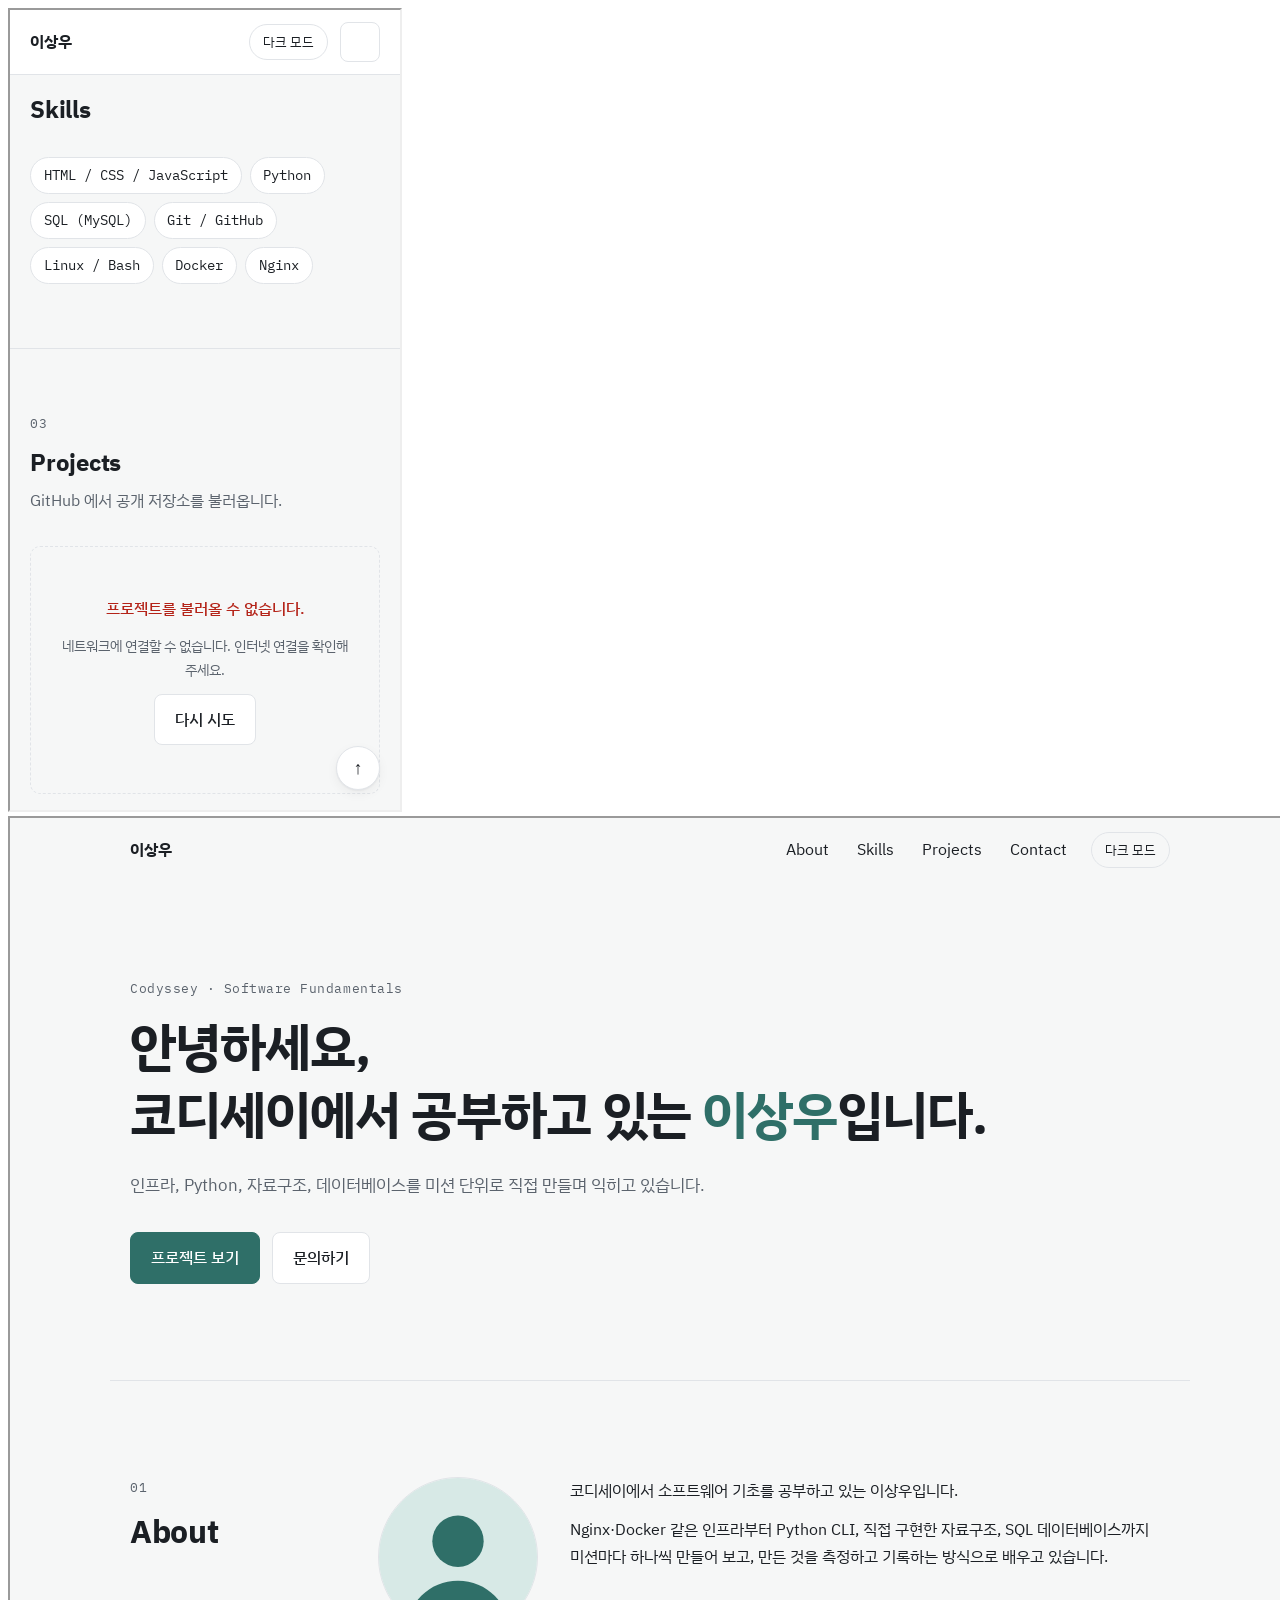
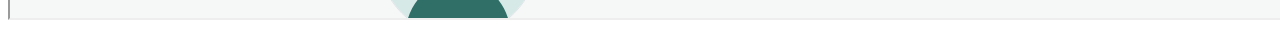
==== tests/interactions.html @ ab9f7d8d "Test: 브라우저 점검 페이지 3종 — 인터랙션 28·Projects 19·폼 24 항목 - ./run.sh run 후 /tests/*.html 을 열면 index.html 을 " ====
<!DOCTYPE html>
<html><head><meta charset="utf-8"><title>RUNNING</title></head>
<body>
<iframe id="mobile" src="../index.html" width="390" height="800"></iframe>
<iframe id="desktop" src="../index.html" width="1280" height="800"></iframe>
<pre id="out"></pre>
<script>
const log = [];
const check = (name, cond, extra = '') => log.push(`${cond ? 'PASS' : 'FAIL'}  ${name}${extra ? '  (' + extra + ')' : ''}`);
const wait = (ms) => new Promise((r) => setTimeout(r, ms));
const loaded = (frame) => new Promise((r) => frame.addEventListener('load', r, { once: true }));
// 처음 로드: iframe 은 잠깐 about:blank 문서를 가지므로, 실제 페이지가 뜰 때까지 기다린다
const ready = async (f) => {
  for (let i = 0; i < 80; i++) {
    const doc = f.contentDocument;
    if (doc && doc.location.pathname.endsWith('/index.html') && doc.readyState === 'complete' && doc.querySelector('.nav__toggle')) return;
    await wait(100);
  }
  throw new Error('iframe 로드 대기 초과: ' + f.id);
};

async function run() {
  const m = document.getElementById('mobile');
  const dsk = document.getElementById('desktop');
  await Promise.all([ready(m), ready(dsk)]);
  await wait(300);
  let w = m.contentWindow, d = m.contentDocument;
  const $ = (sel) => d.querySelector(sel);

  const pendingAtTop = d.querySelectorAll('.reveal.reveal--pending').length;
  check('처음엔 화면 밖 요소가 대기 상태', pendingAtTop > 0, `대기 ${pendingAtTop}개`);

  // --- 반응형: 햄버거 표시 여부
  check('모바일(390): 햄버거 보임', w.getComputedStyle($('.nav__toggle')).display !== 'none');
  check('모바일(390): 메뉴 처음엔 숨김', w.getComputedStyle($('.nav__menu')).display === 'none');
  const dd = dsk.contentDocument, dw = dsk.contentWindow;
  check('데스크톱(1280): 햄버거 숨김', dw.getComputedStyle(dd.querySelector('.nav__toggle')).display === 'none');
  check('데스크톱(1280): 메뉴 가로로 보임', dw.getComputedStyle(dd.querySelector('.nav__menu')).flexDirection === 'row');

  // --- 햄버거 토글
  $('.nav__toggle').click();
  check('햄버거 클릭 → 메뉴 .active', $('.nav__menu').classList.contains('active'));
  check('햄버거 클릭 → aria-expanded=true', $('.nav__toggle').getAttribute('aria-expanded') === 'true');
  $('.nav__toggle').click();
  check('다시 클릭 → 메뉴 닫힘', !$('.nav__menu').classList.contains('active'));
  $('.nav__toggle').click();
  d.dispatchEvent(new KeyboardEvent('keydown', { key: 'Escape' }));
  check('Esc → 메뉴 닫힘', !$('.nav__menu').classList.contains('active'));

  // --- 부드러운 스크롤 + 메뉴 닫힘
  $('.nav__toggle').click();
  d.querySelector('.nav__link[href="#contact"]').click();
  check('메뉴 링크 클릭 → 메뉴 닫힘', !$('.nav__menu').classList.contains('active'));
  await wait(50);
  const midY = w.scrollY;
  await wait(1500);
  const contactTop = d.getElementById('contact').getBoundingClientRect().top;
  check('메뉴 링크 → #contact 가 헤더(64px) 바로 아래에 멈춤', Math.abs(contactTop - 64) < 5, `top=${contactTop.toFixed(1)}`);
  check('이동이 순간 이동이 아님(도중 위치 존재)', midY < w.scrollY, `50ms 후 ${midY}, 끝 ${w.scrollY}`);
  check('URL 해시는 바뀌지 않음(preventDefault)', w.location.hash === '');

  // --- 스크롤 기준값
  w.scrollTo(0, 0); await wait(150);
  check('맨 위: 헤더 .scrolled 없음', !$('.site-header').classList.contains('scrolled'));
  check('맨 위: 스크롤탑 숨김', !$('.scroll-top').classList.contains('visible'));
  w.scrollTo(0, 59); await wait(150);
  check('59px: 헤더 배경 아직 없음', !$('.site-header').classList.contains('scrolled'));
  w.scrollTo(0, 61); await wait(150);
  check('61px: 헤더 .scrolled', $('.site-header').classList.contains('scrolled'));
  w.scrollTo(0, 299); await wait(150);
  check('299px: 스크롤탑 아직 숨김', !$('.scroll-top').classList.contains('visible'));
  w.scrollTo(0, 301); await wait(150);
  check('301px: 스크롤탑 보임', $('.scroll-top').classList.contains('visible'));
  $('.scroll-top').click(); await wait(1500);
  check('스크롤탑 클릭 → 맨 위', w.scrollY === 0, `scrollY=${w.scrollY}`);

  // --- 스크롤 애니메이션
  w.scrollTo(0, d.body.scrollHeight); await wait(800);
  check('끝까지 스크롤 → 대기 요소 없음', d.querySelectorAll('.reveal.reveal--pending').length === 0);

  // --- 다크 모드 + localStorage + 새로고침 유지
  const bgLight = w.getComputedStyle(d.body).backgroundColor;
  check('처음 테마 light', d.documentElement.dataset.theme === 'light');
  $('.theme-toggle').click();
  check('토글 → data-theme=dark', d.documentElement.dataset.theme === 'dark');
  check('토글 → localStorage 저장', w.localStorage.getItem('portfolio-theme') === 'dark');
  check('토글 → 버튼 문구 "라이트 모드"', $('.theme-toggle__label').textContent === '라이트 모드');
  await wait(300);
  check('토글 → 배경색이 실제로 바뀜', w.getComputedStyle(d.body).backgroundColor !== bgLight,
        `${bgLight} → ${w.getComputedStyle(d.body).backgroundColor}`);
  const reload = loaded(m); w.location.reload(); await reload; await wait(300);
  w = m.contentWindow; d = m.contentDocument;
  check('새로고침 후에도 dark 유지', d.documentElement.dataset.theme === 'dark');
  d.querySelector('.theme-toggle').click();
  check('다시 토글 → light 저장', w.localStorage.getItem('portfolio-theme') === 'light');

  document.getElementById('out').textContent = log.join('\n');
  document.title = 'DONE';
}
run().catch((e) => { document.getElementById('out').textContent = 'ERROR ' + e.stack; document.title = 'DONE'; });
</script>
</body></html>
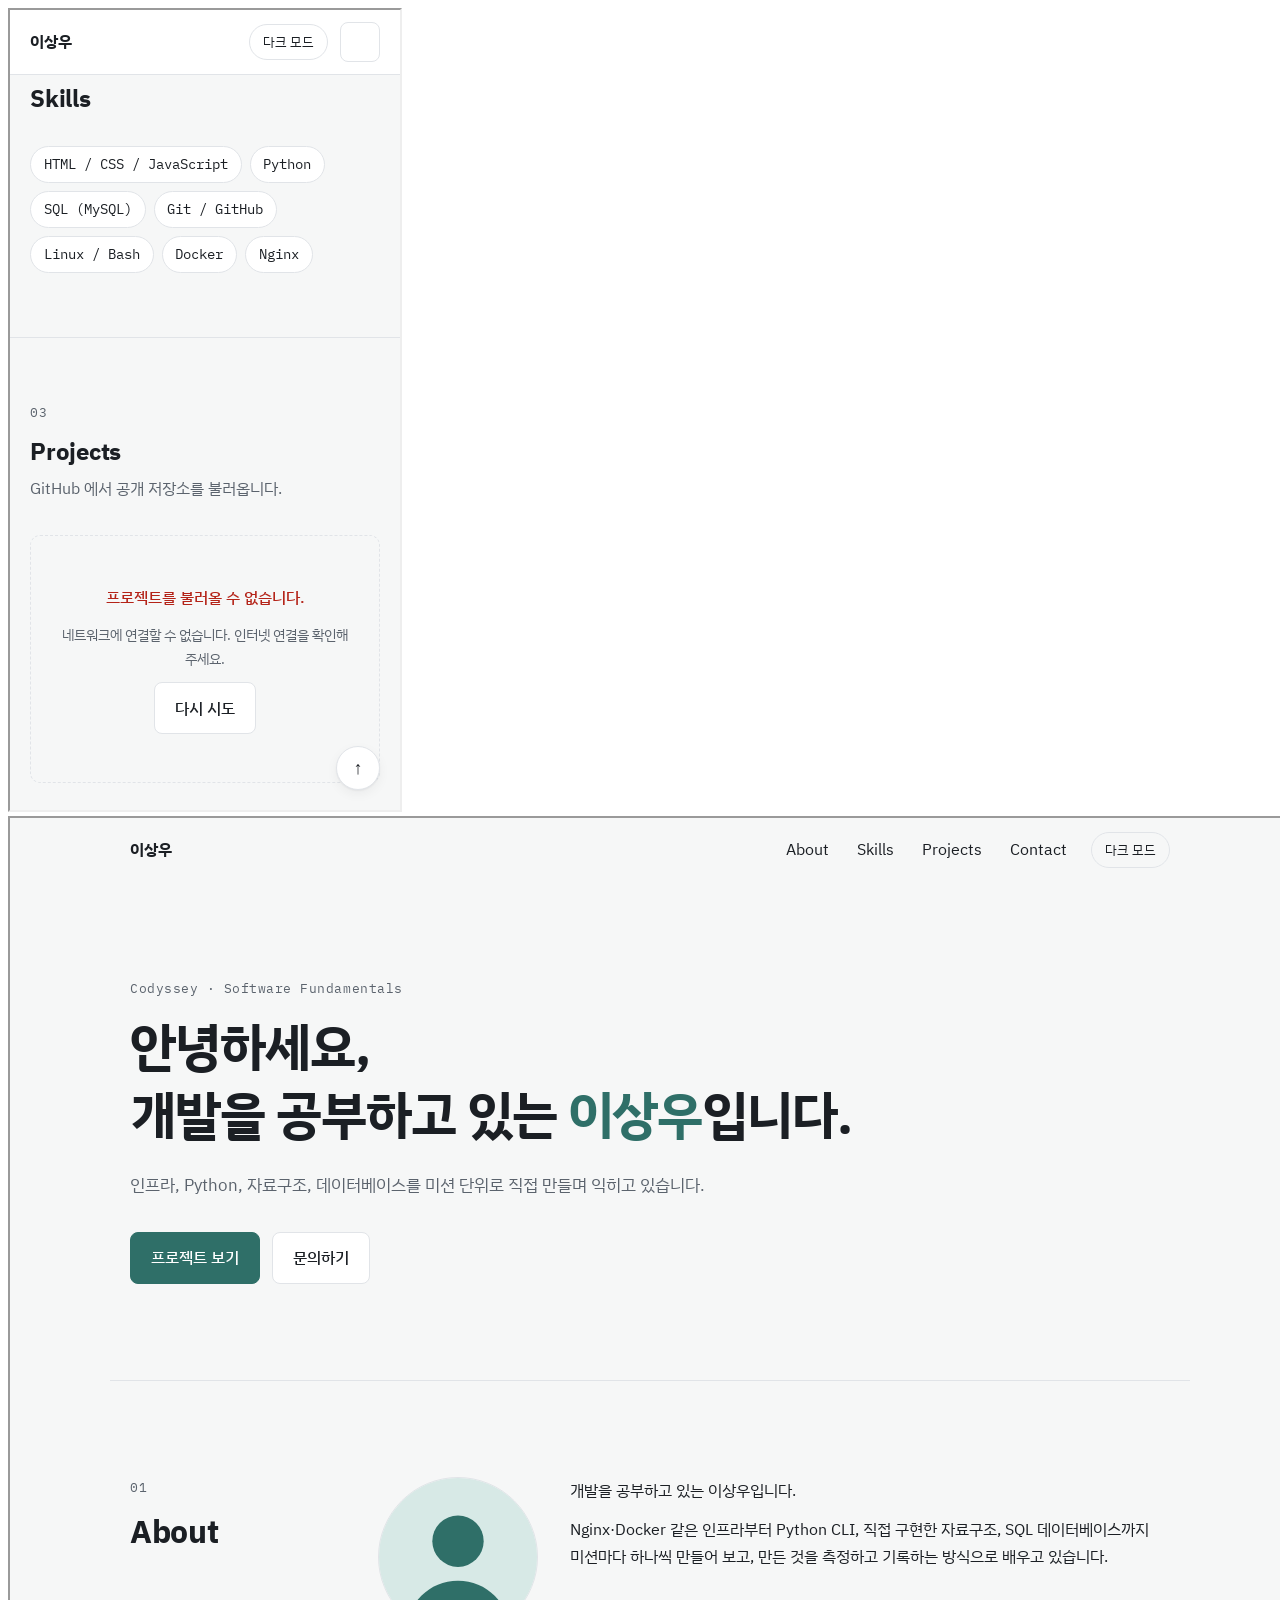
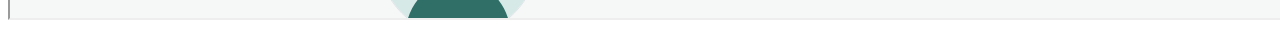
==== commit 656c96d6: "Test: 스크롤 점검을 타이밍에 기대지 않게 — Projects 로딩 완료 후 시작, 스크롤 애니메이션은 반 화면씩 내려가며 확인" ====
--- a/tests/interactions.html
+++ b/tests/interactions.html
@@ -18,11 +18,20 @@
   }
   throw new Error('iframe 로드 대기 초과: ' + f.id);
 };
+// Projects 카드는 API 응답 뒤에 들어와 아래 섹션을 수천 px 밀어낸다 — 스크롤 위치를 재기 전에 로딩이 끝나기를 기다린다
+const settled = async (f) => {
+  for (let i = 0; i < 60; i++) {
+    if (f.contentDocument.getElementById('projects-view').getAttribute('aria-busy') !== 'true') return;
+    await wait(250);
+  }
+  throw new Error('Projects 로딩 대기 초과: ' + f.id);
+};
 
 async function run() {
   const m = document.getElementById('mobile');
   const dsk = document.getElementById('desktop');
   await Promise.all([ready(m), ready(dsk)]);
+  await Promise.all([settled(m), settled(dsk)]);
   await wait(300);
   let w = m.contentWindow, d = m.contentDocument;
   const $ = (sel) => d.querySelector(sel);
@@ -75,8 +84,10 @@
   check('스크롤탑 클릭 → 맨 위', w.scrollY === 0, `scrollY=${w.scrollY}`);
 
   // --- 스크롤 애니메이션
+  // 맨 아래로 한 번에 점프하면 중간 요소는 화면에 들어온 적이 없다 — 사용자가 내리듯 반 화면씩 내려간다
+  for (let y = 0; y < d.body.scrollHeight; y += w.innerHeight / 2) { w.scrollTo(0, y); await wait(100); }
   w.scrollTo(0, d.body.scrollHeight); await wait(800);
-  check('끝까지 스크롤 → 대기 요소 없음', d.querySelectorAll('.reveal.reveal--pending').length === 0);
+  check('위에서 끝까지 스크롤 → 대기 요소 없음', d.querySelectorAll('.reveal.reveal--pending').length === 0);
 
   // --- 다크 모드 + localStorage + 새로고침 유지
   const bgLight = w.getComputedStyle(d.body).backgroundColor;
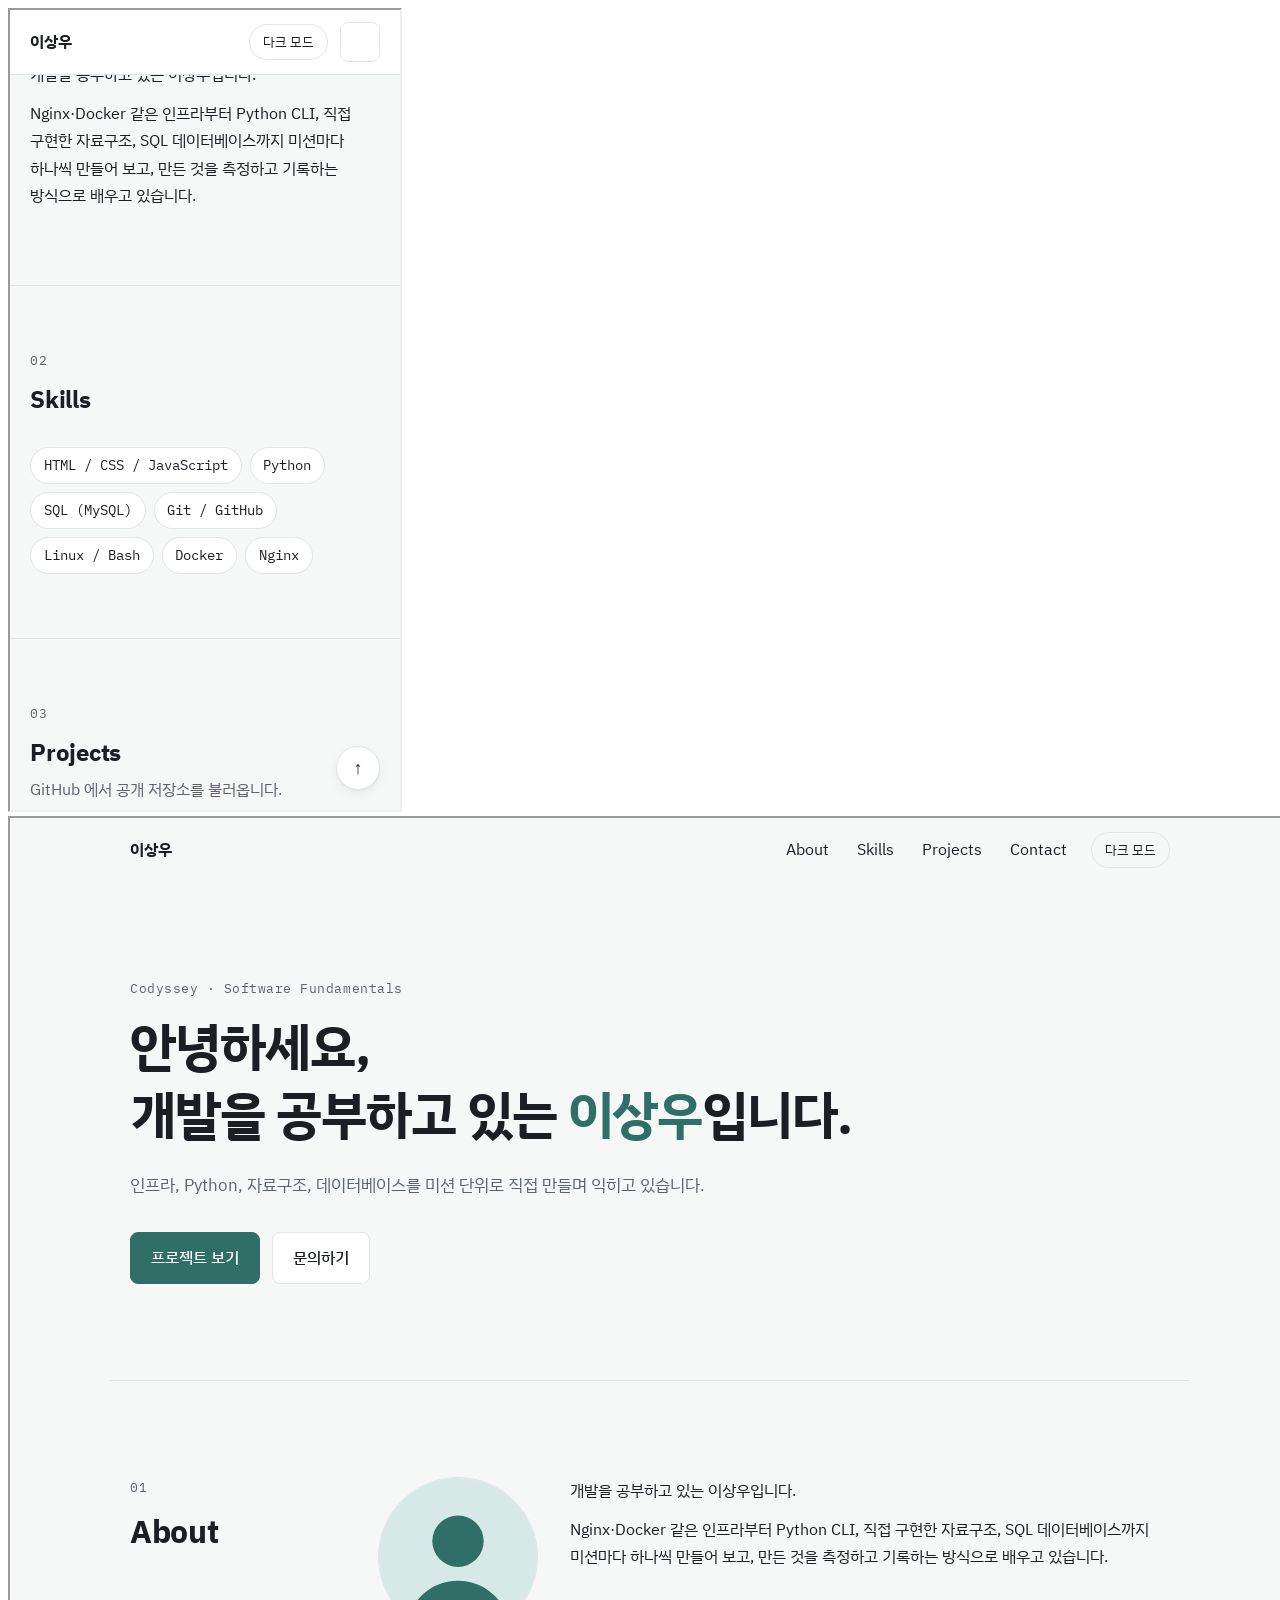
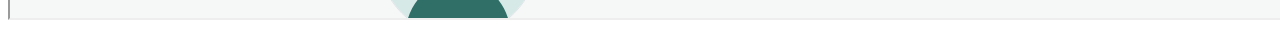
==== commit c59d2411: "Merge: test/theme-precondition — 테마 점검 사전 상태 고정" ====
--- a/tests/interactions.html
+++ b/tests/interactions.html
@@ -90,6 +90,10 @@
   check('위에서 끝까지 스크롤 → 대기 요소 없음', d.querySelectorAll('.reveal.reveal--pending').length === 0);
 
   // --- 다크 모드 + localStorage + 새로고침 유지
+  // 이 origin 에서 전에 다크 모드를 켠 적이 있으면 저장값이 남아 있다 — 지우고 처음 방문 상태에서 시작한다
+  w.localStorage.removeItem('portfolio-theme');
+  const fresh = loaded(m); w.location.reload(); await fresh; await wait(300);
+  w = m.contentWindow; d = m.contentDocument;
   const bgLight = w.getComputedStyle(d.body).backgroundColor;
   check('처음 테마 light', d.documentElement.dataset.theme === 'light');
   $('.theme-toggle').click();
